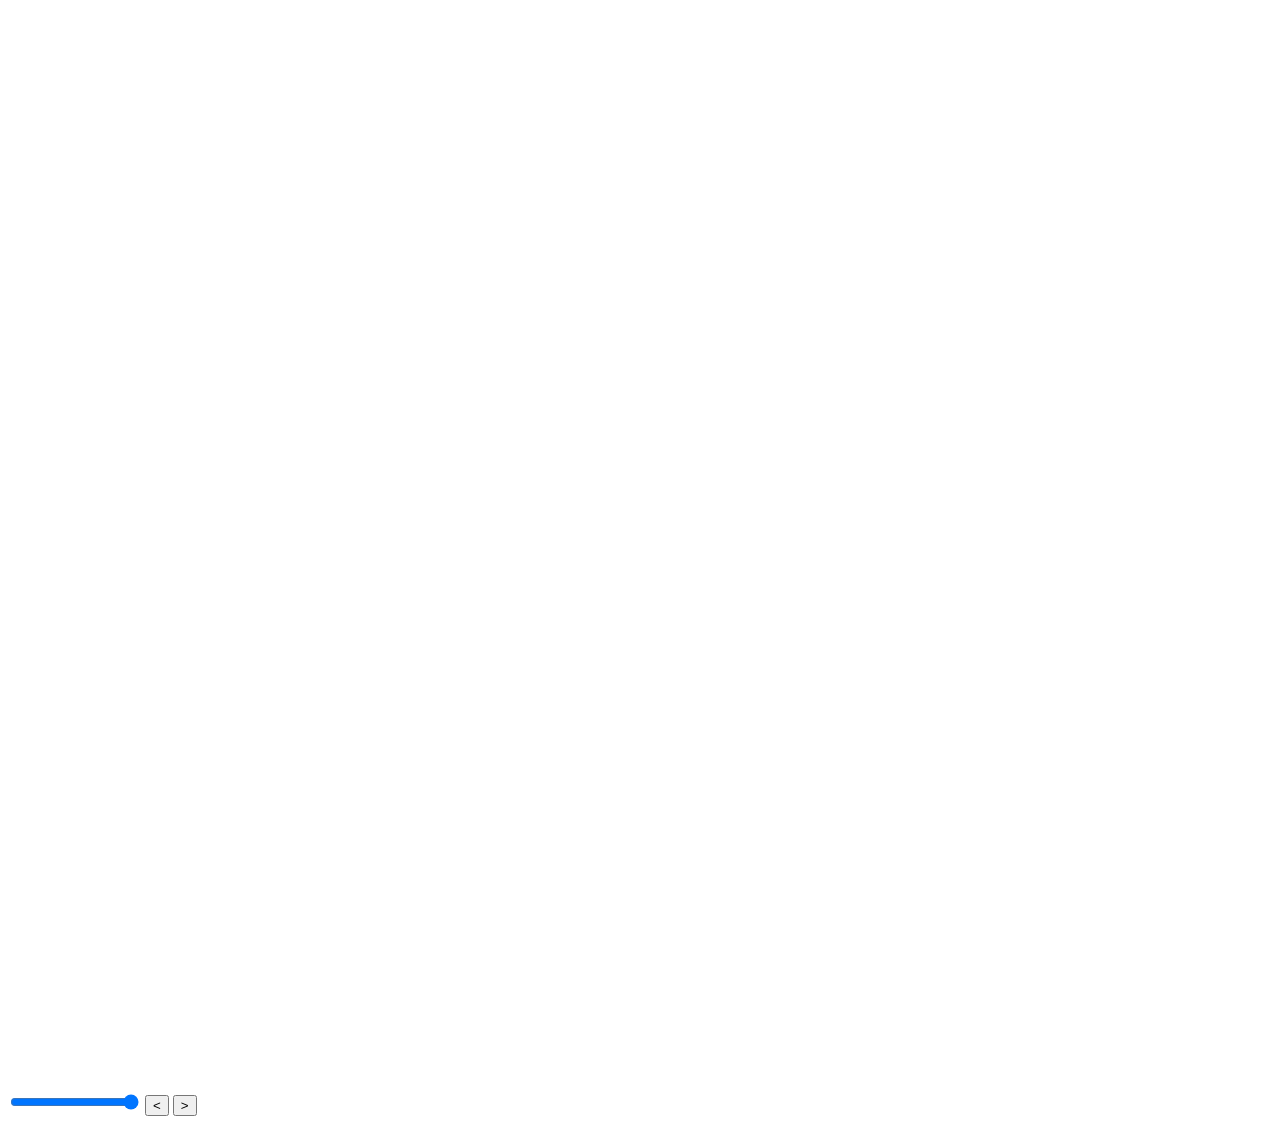
==== index.html @ 783f1fce "Initial commit" ====
<!doctype html>
<html lang="en">
	<head>
		<meta charset="UTF-8" />
		<meta name="viewport" content="width=device-width, initial-scale=1.0" />
		<title>Document</title>
	</head>
	<body>
		<canvas width="2560px" height="1080px"></canvas>

		<input
			id="slice"
			type="range"
			min="1"
			max="1200"
			value="1200"
			width="1280px"
		/>

		<button id="left"><</button>
		<button id="right">></button>

		<script src="./math.js" type="module"></script>
		<script src="./canvas.js" type="module"></script>
		<script src="./predictor.js" type="module"></script>
		<script src="./script.js" type="module"></script>
	</body>
</html>
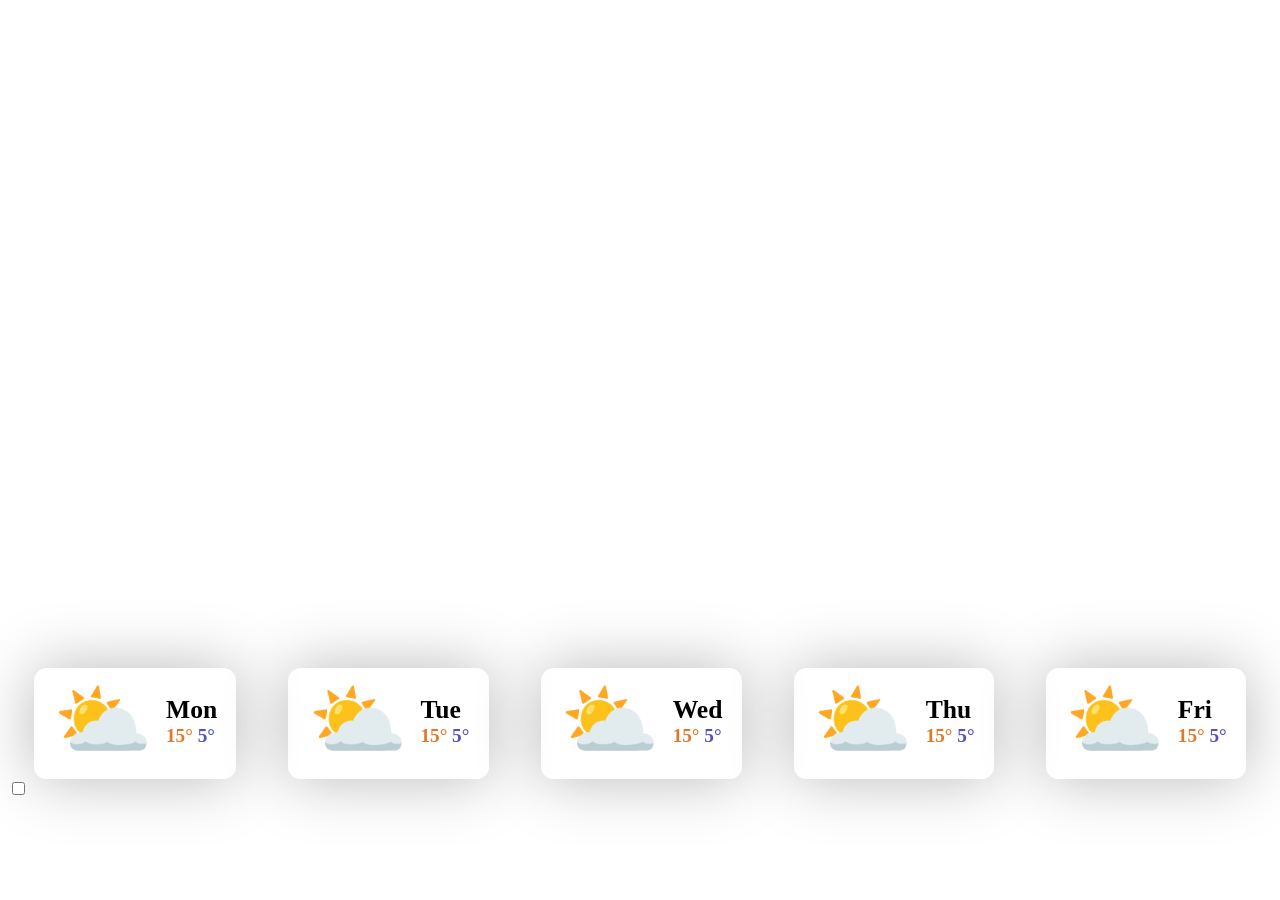
==== commit 07e3130b: "Added Feels Like. Smooth Animations" ====
--- a/index.html
+++ b/index.html
@@ -4,25 +4,70 @@
 		<meta charset="UTF-8" />
 		<meta name="viewport" content="width=device-width, initial-scale=1.0" />
 		<title>Document</title>
+		<link rel="stylesheet" href="./style.css" />
 	</head>
 	<body>
-		<canvas width="2560px" height="1080px"></canvas>
+		<canvas></canvas>
+		<main>
+			<div class="weather-card" id="day-0">
+				<span class="icon">⛅</span>
+				<div class="content">
+					<h2>Mon</h2>
+					<h4>
+						<span class="red">15°</span>
+						<span class="blue">5°</span>
+					</h4>
+				</div>
+			</div>
+			<div class="weather-card" id="day-1">
+				<span class="icon">⛅</span>
+				<div class="content">
+					<h2>Tue</h2>
+					<h4>
+						<span class="red">15°</span>
+						<span class="blue">5°</span>
+					</h4>
+				</div>
+			</div>
+			<div class="weather-card" id="day-2">
+				<span class="icon">⛅</span>
+				<div class="content">
+					<h2>Wed</h2>
+					<h4>
+						<span class="red">15°</span>
+						<span class="blue">5°</span>
+					</h4>
+				</div>
+			</div>
+			<div class="weather-card" id="day-3">
+				<span class="icon">⛅</span>
+				<div class="content">
+					<h2>Thu</h2>
+					<h4>
+						<span class="red">15°</span>
+						<span class="blue">5°</span>
+					</h4>
+				</div>
+			</div>
+			<div class="weather-card" id="day-4">
+				<span class="icon">⛅</span>
+				<div class="content">
+					<h2>Fri</h2>
+					<h4>
+						<span class="red">15°</span>
+						<span class="blue">5°</span>
+					</h4>
+				</div>
+			</div>
+		</main>
 
-		<input
-			id="slice"
-			type="range"
-			min="1"
-			max="1200"
-			value="1200"
-			width="1280px"
-		/>
-
-		<button id="left"><</button>
-		<button id="right">></button>
+		<input type="checkbox" />
 
 		<script src="./math.js" type="module"></script>
+		<script src="./color-utils.js" type="module"></script>
 		<script src="./canvas.js" type="module"></script>
 		<script src="./predictor.js" type="module"></script>
-		<script src="./script.js" type="module"></script>
+		<script src="./manager.js" type="module"></script>
+		<script src="./ui.js" type="module"></script>
 	</body>
 </html>
--- a/style.css
+++ b/style.css
@@ -0,0 +1,83 @@
+main {
+	display: flex;
+	flex-direction: row;
+	justify-content: space-around;
+}
+
+canvas {
+	padding: 1vw;
+	width: 100%;
+	height: 70vh;
+	/* object-fit: contain; */
+}
+
+.icon {
+	font-size: 6.25vw;
+	display: flex;
+	align-items: center;
+	justify-content: center;
+	text-shadow: rgb(255, 0, 43) 0px 0px 1vw 0px;
+	padding: unset;
+	margin: unset;
+}
+
+.weather-card {
+	box-shadow: rgb(185, 185, 185) 0px 0px 5vw 0px;
+	border-radius: 1vw;
+	gap: 1vw;
+	border-bottom: 5px solid white;
+
+	display: flex;
+	justify-content: space-around;
+	padding: 0.5vw;
+	padding-left: 1.5vw;
+	padding-right: 1.5vw;
+
+	transition: all 0.2s;
+}
+
+.weather-card:hover {
+	box-shadow: rgb(183, 183, 183) 0px 1vw 5vw 0px;
+	border-bottom: 5px solid coral;
+	cursor: pointer;
+	transition: all 0.2s;
+}
+
+.weather-card.selected {
+	background-color: rgba(255, 127, 80, 0.343);
+	border-bottom: 5px solid rgba(255, 127, 80, 0.343);
+	box-shadow: rgb(255, 182, 156) 0px 0px 5vw 0px;
+	transition: all 0.2s;
+}
+
+.weather-card.selected:hover {
+	background-color: rgba(255, 127, 80, 0.343);
+	box-shadow: rgb(255, 147, 107) 0px 1vw 5vw 0px;
+	border-bottom: 5px solid coral;
+	cursor: pointer;
+	transition: all 0.2s;
+}
+
+.weather-card .content {
+	display: flex;
+	flex-direction: column;
+	justify-content: center;
+}
+
+.weather-card h2 {
+	font-size: 2vw;
+	margin: unset;
+}
+
+.weather-card h4 {
+	font-size: 1.5vw;
+	margin: unset;
+}
+
+.red {
+	color: rgb(226, 120, 39);
+}
+
+.blue {
+	color: rgb(82, 82, 192);
+}
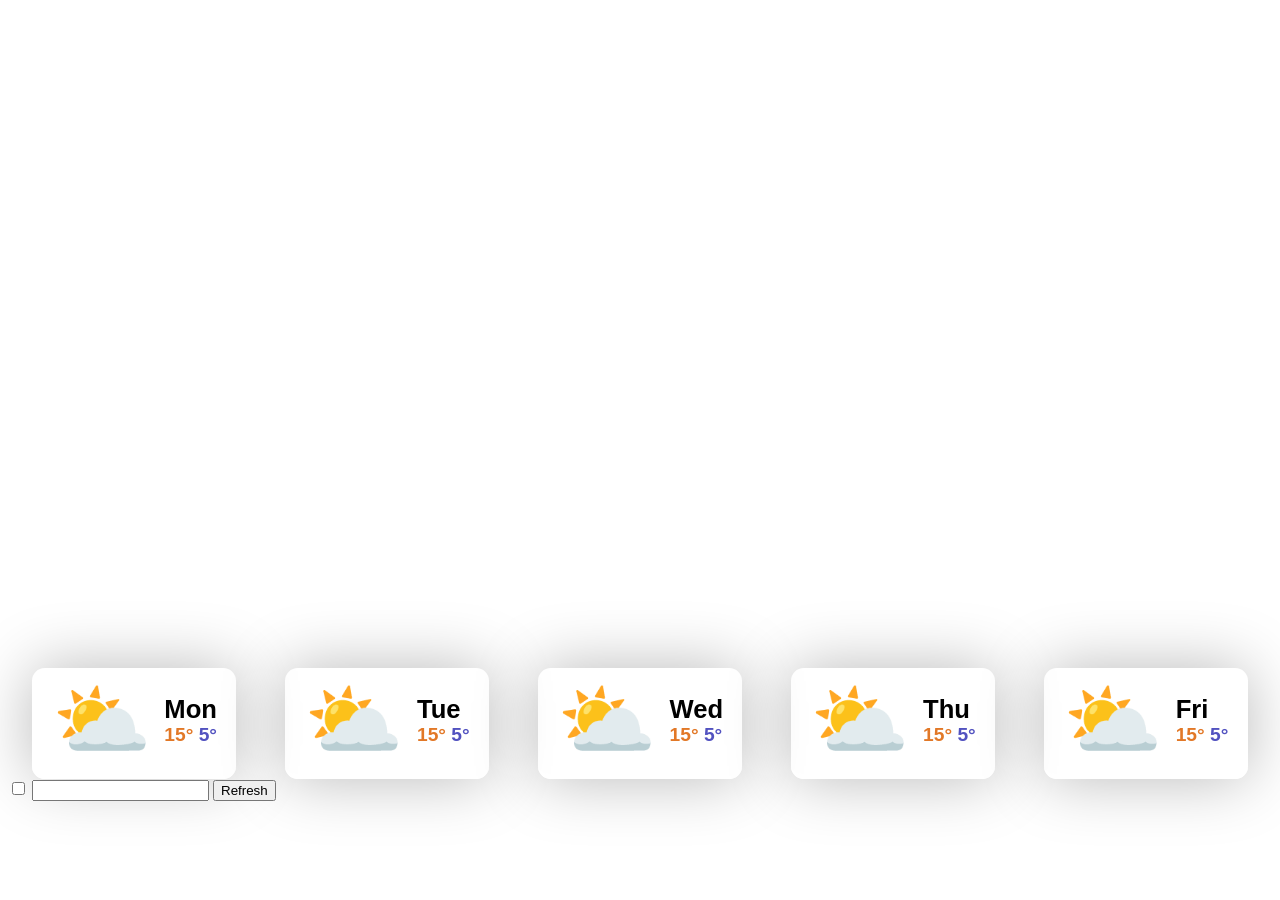
==== commit 10aa7584: "Added Cloudiness. Now Uses Real Dates & Days" ====
--- a/index.html
+++ b/index.html
@@ -62,8 +62,11 @@
 		</main>
 
 		<input type="checkbox" />
+		<input type="text" />
+		<input type="button" value="Refresh" />
 
 		<script src="./math.js" type="module"></script>
+		<script src="./date.js" type="module"></script>
 		<script src="./color-utils.js" type="module"></script>
 		<script src="./canvas.js" type="module"></script>
 		<script src="./predictor.js" type="module"></script>
--- a/style.css
+++ b/style.css
@@ -2,6 +2,7 @@
 	display: flex;
 	flex-direction: row;
 	justify-content: space-around;
+	font-family: Arial, Helvetica, sans-serif;
 }
 
 canvas {
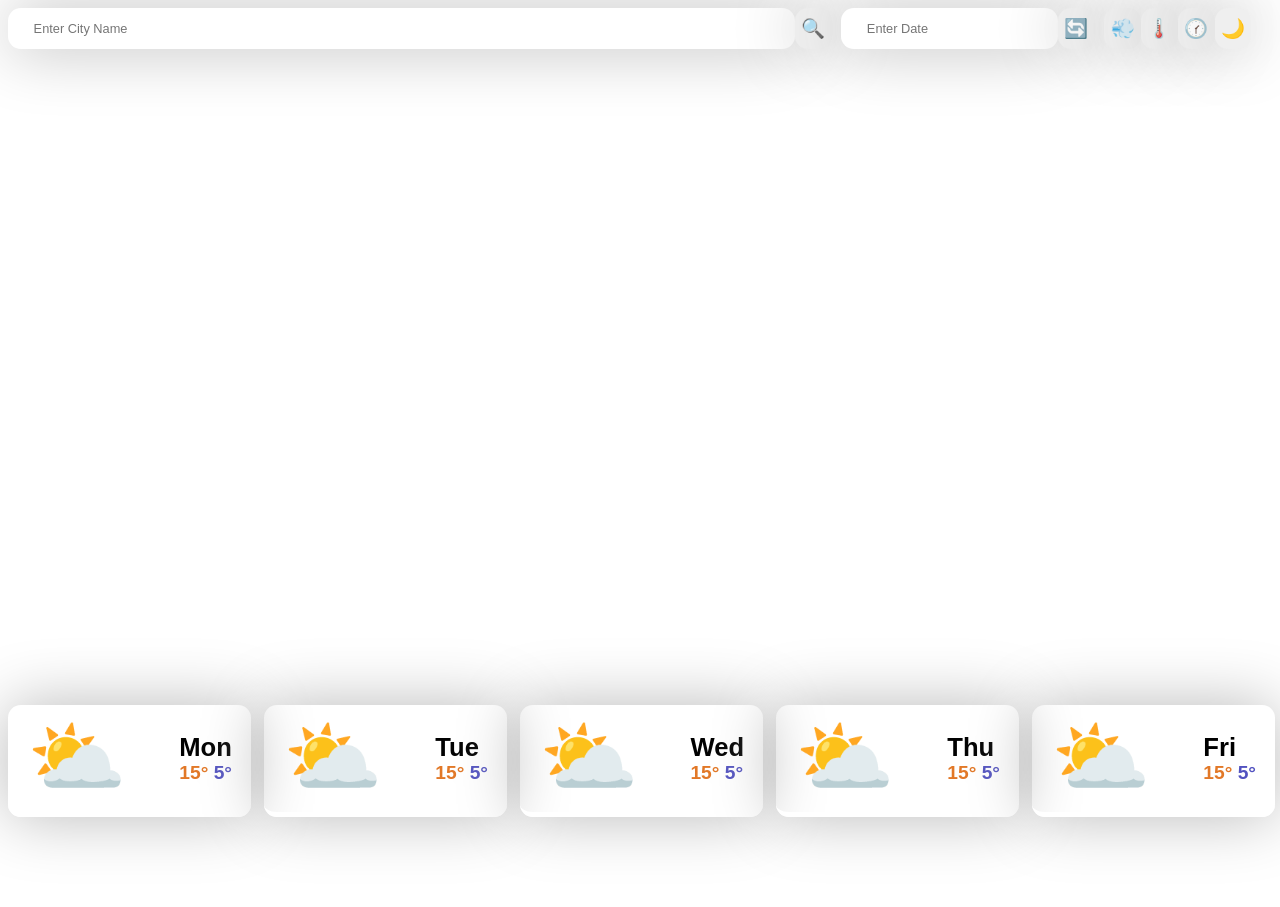
==== commit e7c5d5ec: "Rain and UI Improvements" ====
--- a/index.html
+++ b/index.html
@@ -7,6 +7,27 @@
 		<link rel="stylesheet" href="./style.css" />
 	</head>
 	<body>
+		<div class="inputs">
+			<div>
+				<input id="city" type="text" placeholder="Enter City Name" />
+				<input type="button" value="🔍" id="search-city" class="icon" />
+			</div>
+			<div>
+				<input id="date" type="text" placeholder="Enter Date" />
+				<input type="button" value="🔄️" id="refresh" class="icon" />
+			</div>
+			<div id="icons-container">
+				<input type="button" value="💨" id="feels-like" class="icon" />
+				<input type="button" value="🌡️" id="units" class="icon" />
+				<input type="button" value="🕜" id="clock" class="icon" />
+				<input
+					type="button"
+					value="🌙"
+					id="change-theme"
+					class="icon"
+				/>
+			</div>
+		</div>
 		<canvas></canvas>
 		<main>
 			<div class="weather-card" id="day-0">
@@ -61,16 +82,12 @@
 			</div>
 		</main>
 
-		<input type="checkbox" />
-		<input type="text" />
-		<input type="button" value="Refresh" />
-
-		<script src="./math.js" type="module"></script>
+		<!-- <script src="./math.js" type="module"></script>
 		<script src="./date.js" type="module"></script>
 		<script src="./color-utils.js" type="module"></script>
 		<script src="./canvas.js" type="module"></script>
 		<script src="./predictor.js" type="module"></script>
-		<script src="./manager.js" type="module"></script>
+		<script src="./manager.js" type="module"></script> -->
 		<script src="./ui.js" type="module"></script>
 	</body>
 </html>
--- a/style.css
+++ b/style.css
@@ -1,14 +1,25 @@
+body {
+	width: 99vw;
+	height: 99vh;
+	overflow: hidden;
+	font-family:
+		'Trebuchet MS', 'Lucida Sans Unicode', 'Lucida Grande', 'Lucida Sans',
+		Arial, sans-serif;
+}
+
 main {
 	display: flex;
 	flex-direction: row;
-	justify-content: space-around;
-	font-family: Arial, Helvetica, sans-serif;
+	justify-content: space-between;
+	width: 100%;
+	gap: 1vw;
 }
 
 canvas {
-	padding: 1vw;
+	border-radius: 1vw;
 	width: 100%;
 	height: 70vh;
+	margin-bottom: 0.75vw;
 	/* object-fit: contain; */
 }
 
@@ -25,16 +36,66 @@
 .weather-card {
 	box-shadow: rgb(185, 185, 185) 0px 0px 5vw 0px;
 	border-radius: 1vw;
-	gap: 1vw;
+	width: 100%;
+	gap: 0.2vw;
 	border-bottom: 5px solid white;
 
 	display: flex;
-	justify-content: space-around;
+	justify-content: space-between;
 	padding: 0.5vw;
 	padding-left: 1.5vw;
 	padding-right: 1.5vw;
 
 	transition: all 0.2s;
+}
+
+input[type='text'] {
+	width: 100%;
+	padding-left: 2vw;
+	padding-right: 2vw;
+	font-size: 1vw;
+}
+
+input {
+	font-family:
+		'Trebuchet MS', 'Lucida Sans Unicode', 'Lucida Grande', 'Lucida Sans',
+		Arial, sans-serif;
+
+	display: inline;
+
+	box-shadow: rgb(185, 185, 185) 0px 0px 5vw 0px;
+	border: 0px;
+	border-radius: 1vw;
+
+	padding: 1vw;
+
+	transition: all 0.2s;
+}
+
+input.icon {
+	font-size: 1.5vw;
+	padding-left: 0.5vw;
+	padding-right: 0.5vw;
+
+	cursor: pointer;
+}
+
+input.selected {
+	color: white;
+	background-color: coral;
+}
+
+.inputs {
+	display: grid;
+	grid-template-columns: 65% 20% 10%;
+	width: 100%;
+	margin-bottom: 1vw;
+	gap: 0.75vw;
+}
+
+.inputs div {
+	width: 100%;
+	display: flex;
 }
 
 .weather-card:hover {
@@ -82,3 +143,92 @@
 .blue {
 	color: rgb(82, 82, 192);
 }
+
+@media (max-width: 600px) {
+	body {
+		width: 92vw;
+		overflow: hidden;
+	}
+
+	canvas {
+		height: 30vh;
+		gap: 50px;
+	}
+
+	main {
+		flex-direction: column;
+		font-size: 800px;
+	}
+
+	.weather-card {
+		margin-top: 5px;
+		margin-bottom: 5px;
+		border-radius: 20px;
+	}
+
+	.weather-card h2 {
+		font-size: 6vw;
+		margin: unset;
+	}
+
+	.weather-card h4 {
+		font-size: 4.5vw;
+		margin: unset;
+	}
+
+	.icon {
+		font-size: 12vw;
+		display: flex;
+		align-items: center;
+		justify-content: center;
+		text-shadow: rgb(255, 0, 43) 0px 0px 1vw 0px;
+		padding: unset;
+		margin: unset;
+	}
+
+	.weather-card .content {
+		justify-content: center;
+		align-items: center;
+		gap: 30px;
+		flex-direction: row;
+	}
+
+	.inputs {
+		display: grid;
+		grid-template-columns: 100%;
+		grid-template-rows: 33% 33% 33%;
+		/* gap: 0.75vw; */
+	}
+
+	canvas {
+		border-radius: 20px;
+		width: 100%;
+	}
+
+	.inputs div {
+		margin-bottom: 2vw;
+	}
+
+	input {
+		border-radius: 20px;
+	}
+
+	input[type='text'] {
+		font-size: 4vw;
+	}
+
+	input[type='button'].icon {
+		font-size: 8vw;
+	}
+
+	#icons-container {
+		width: 100%;
+		display: flex;
+		justify-content: space-between;
+		gap: 2vw;
+	}
+
+	#icons-container input {
+		width: 100%;
+	}
+}
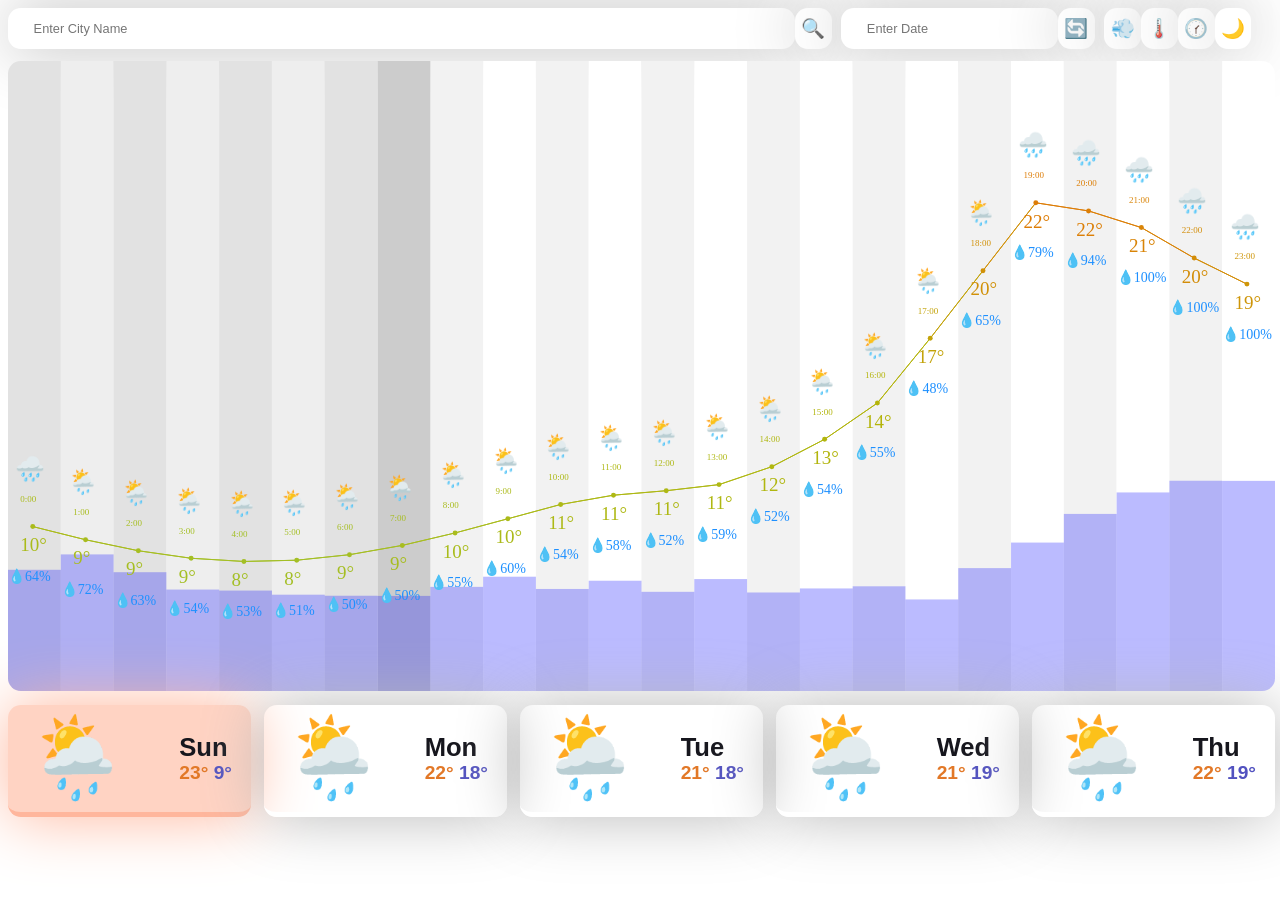
==== commit 1f3427d6: "Settings and Dark Mode" ====
--- a/index.html
+++ b/index.html
@@ -20,12 +20,7 @@
 				<input type="button" value="💨" id="feels-like" class="icon" />
 				<input type="button" value="🌡️" id="units" class="icon" />
 				<input type="button" value="🕜" id="clock" class="icon" />
-				<input
-					type="button"
-					value="🌙"
-					id="change-theme"
-					class="icon"
-				/>
+				<input type="button" value="🌙" id="theme" class="icon" />
 			</div>
 		</div>
 		<canvas></canvas>
--- a/style.css
+++ b/style.css
@@ -1,3 +1,9 @@
+:root {
+	--bg-light: white;
+	--fg-light: #16161d;
+	--accent-light: coral;
+}
+
 body {
 	width: 99vw;
 	height: 99vh;
@@ -5,6 +11,13 @@
 	font-family:
 		'Trebuchet MS', 'Lucida Sans Unicode', 'Lucida Grande', 'Lucida Sans',
 		Arial, sans-serif;
+	background-color: var(--bg-light);
+	color: var(--fg-light);
+}
+
+body.dark {
+	background-color: var(--fg-light);
+	color: var(--bg-light);
 }
 
 main {
@@ -28,7 +41,6 @@
 	display: flex;
 	align-items: center;
 	justify-content: center;
-	text-shadow: rgb(255, 0, 43) 0px 0px 1vw 0px;
 	padding: unset;
 	margin: unset;
 }
@@ -38,7 +50,7 @@
 	border-radius: 1vw;
 	width: 100%;
 	gap: 0.2vw;
-	border-bottom: 5px solid white;
+	border-bottom: 5px solid var(--bg-light);
 
 	display: flex;
 	justify-content: space-between;
@@ -49,13 +61,6 @@
 	transition: all 0.2s;
 }
 
-input[type='text'] {
-	width: 100%;
-	padding-left: 2vw;
-	padding-right: 2vw;
-	font-size: 1vw;
-}
-
 input {
 	font-family:
 		'Trebuchet MS', 'Lucida Sans Unicode', 'Lucida Grande', 'Lucida Sans',
@@ -69,7 +74,22 @@
 
 	padding: 1vw;
 
-	transition: all 0.2s;
+	background-color: var(--bg-light);
+	color: var(--fg-light);
+
+	transition: all 0.2s;
+}
+
+input.dark {
+	background-color: var(--fg-light);
+	color: var(--bg-light);
+}
+
+input[type='text'] {
+	width: 100%;
+	padding-left: 2vw;
+	padding-right: 2vw;
+	font-size: 1vw;
 }
 
 input.icon {
@@ -81,8 +101,8 @@
 }
 
 input.selected {
-	color: white;
-	background-color: coral;
+	color: var(--bg-light);
+	background-color: var(--accent-light);
 }
 
 .inputs {
@@ -100,7 +120,7 @@
 
 .weather-card:hover {
 	box-shadow: rgb(183, 183, 183) 0px 1vw 5vw 0px;
-	border-bottom: 5px solid coral;
+	border-bottom: 5px solid var(--accent-light);
 	cursor: pointer;
 	transition: all 0.2s;
 }
@@ -115,7 +135,7 @@
 .weather-card.selected:hover {
 	background-color: rgba(255, 127, 80, 0.343);
 	box-shadow: rgb(255, 147, 107) 0px 1vw 5vw 0px;
-	border-bottom: 5px solid coral;
+	border-bottom: 5px solid var(--accent-light);
 	cursor: pointer;
 	transition: all 0.2s;
 }
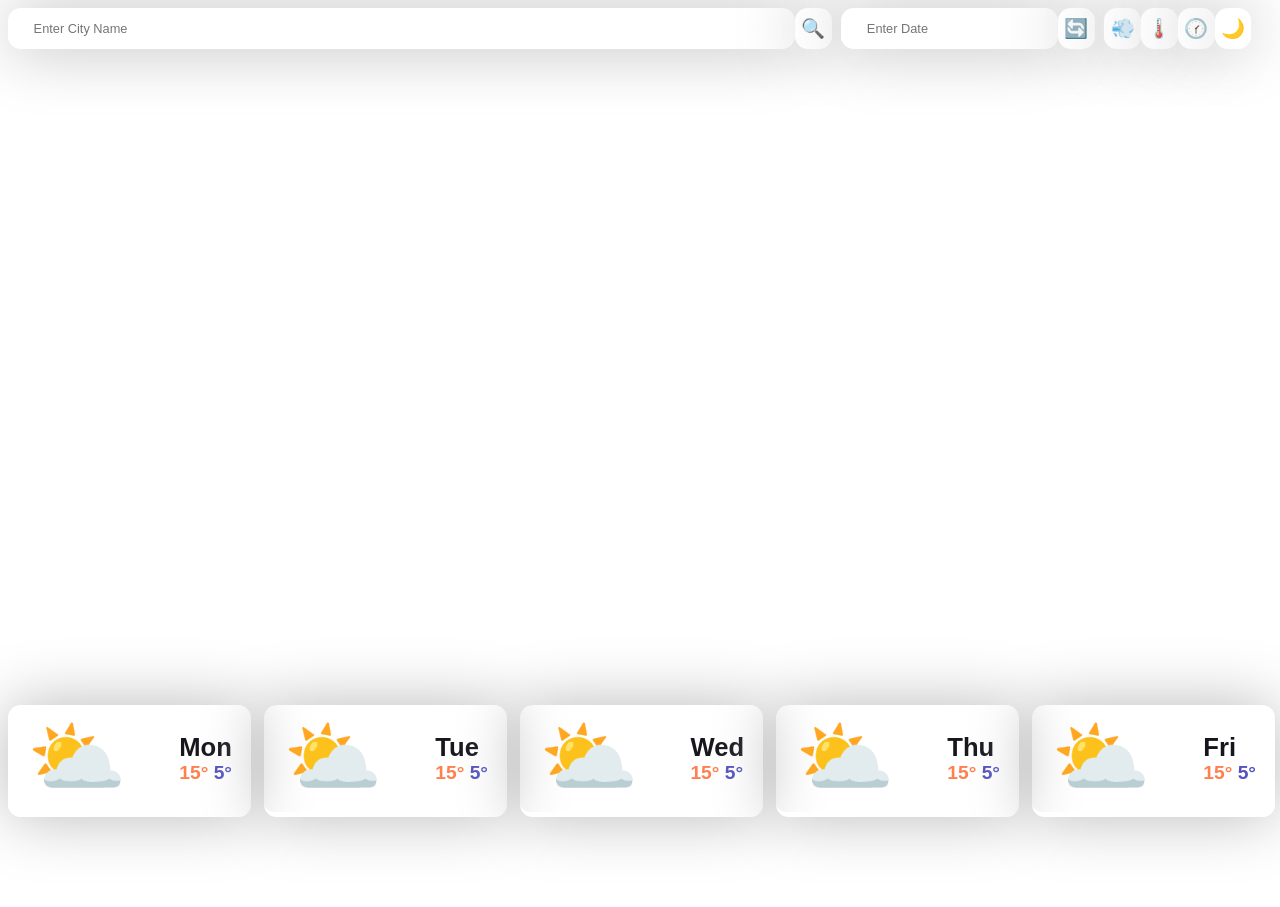
==== commit 419f00e6: "City Selection API" ====
--- a/index.html
+++ b/index.html
@@ -3,7 +3,7 @@
 	<head>
 		<meta charset="UTF-8" />
 		<meta name="viewport" content="width=device-width, initial-scale=1.0" />
-		<title>Document</title>
+		<title>⛅ Weather Forecast</title>
 		<link rel="stylesheet" href="./style.css" />
 	</head>
 	<body>
--- a/style.css
+++ b/style.css
@@ -1,7 +1,11 @@
 :root {
-	--bg-light: white;
-	--fg-light: #16161d;
-	--accent-light: coral;
+	--bg: white;
+	--fg: #16161d;
+	--shadow: rgb(185, 185, 185);
+	--shadow-dark: rgb(66, 66, 66);
+	--accent: coral;
+	--accent-shadow: rgb(255, 182, 156);
+	--accent-shadow--dark: rgb(110, 78, 67);
 }
 
 body {
@@ -11,13 +15,13 @@
 	font-family:
 		'Trebuchet MS', 'Lucida Sans Unicode', 'Lucida Grande', 'Lucida Sans',
 		Arial, sans-serif;
-	background-color: var(--bg-light);
-	color: var(--fg-light);
+	background-color: var(--bg);
+	color: var(--fg);
 }
 
 body.dark {
-	background-color: var(--fg-light);
-	color: var(--bg-light);
+	background-color: var(--fg);
+	color: var(--bg);
 }
 
 main {
@@ -46,11 +50,11 @@
 }
 
 .weather-card {
-	box-shadow: rgb(185, 185, 185) 0px 0px 5vw 0px;
+	box-shadow: var(--shadow) 0px 0px 5vw 0px;
 	border-radius: 1vw;
 	width: 100%;
 	gap: 0.2vw;
-	border-bottom: 5px solid var(--bg-light);
+	border-bottom: 5px solid var(--bg);
 
 	display: flex;
 	justify-content: space-between;
@@ -61,6 +65,10 @@
 	transition: all 0.2s;
 }
 
+.weather-card.dark {
+	box-shadow: var(--shadow-dark) 0px 0px 5vw 0px;
+}
+
 input {
 	font-family:
 		'Trebuchet MS', 'Lucida Sans Unicode', 'Lucida Grande', 'Lucida Sans',
@@ -68,21 +76,22 @@
 
 	display: inline;
 
-	box-shadow: rgb(185, 185, 185) 0px 0px 5vw 0px;
+	box-shadow: var(--shadow) 0px 0px 5vw 0px;
 	border: 0px;
 	border-radius: 1vw;
 
 	padding: 1vw;
 
-	background-color: var(--bg-light);
-	color: var(--fg-light);
+	background-color: var(--bg);
+	color: var(--fg);
 
 	transition: all 0.2s;
 }
 
 input.dark {
-	background-color: var(--fg-light);
-	color: var(--bg-light);
+	background-color: var(--fg);
+	color: var(--bg);
+	box-shadow: var(--shadow-dark) 0px 0px 5vw 0px;
 }
 
 input[type='text'] {
@@ -101,8 +110,8 @@
 }
 
 input.selected {
-	color: var(--bg-light);
-	background-color: var(--accent-light);
+	color: var(--bg);
+	background-color: var(--accent);
 }
 
 .inputs {
@@ -119,8 +128,15 @@
 }
 
 .weather-card:hover {
-	box-shadow: rgb(183, 183, 183) 0px 1vw 5vw 0px;
-	border-bottom: 5px solid var(--accent-light);
+	box-shadow: var(--shadow) 0px 1vw 5vw 0px;
+	border-bottom: 5px solid var(--accent);
+	cursor: pointer;
+	transition: all 0.2s;
+}
+
+.weather-card.dark:hover {
+	box-shadow: var(--shadow-dark) 0px 1vw 5vw 0px;
+	border-bottom: 5px solid var(--accent);
 	cursor: pointer;
 	transition: all 0.2s;
 }
@@ -128,16 +144,24 @@
 .weather-card.selected {
 	background-color: rgba(255, 127, 80, 0.343);
 	border-bottom: 5px solid rgba(255, 127, 80, 0.343);
-	box-shadow: rgb(255, 182, 156) 0px 0px 5vw 0px;
-	transition: all 0.2s;
+	box-shadow: var(--accent-shadow) 0px 0px 5vw 0px;
+	transition: all 0.2s;
+}
+
+.weather-card.dark.selected {
+	box-shadow: var(--accent-shadow--dark) 0px 0px 5vw 0px;
 }
 
 .weather-card.selected:hover {
 	background-color: rgba(255, 127, 80, 0.343);
-	box-shadow: rgb(255, 147, 107) 0px 1vw 5vw 0px;
+	box-shadow: var(--accent-shadow) 0px 1vw 5vw 0px;
 	border-bottom: 5px solid var(--accent-light);
 	cursor: pointer;
 	transition: all 0.2s;
+}
+
+.weather-card.dark.selected:hover {
+	box-shadow: var(--accent-shadow--dark) 0px 0px 5vw 0px;
 }
 
 .weather-card .content {
@@ -157,7 +181,7 @@
 }
 
 .red {
-	color: rgb(226, 120, 39);
+	color: var(--accent);
 }
 
 .blue {
@@ -167,7 +191,8 @@
 @media (max-width: 600px) {
 	body {
 		width: 92vw;
-		overflow: hidden;
+		overflow-x: hidden;
+		overflow-y: unset;
 	}
 
 	canvas {
@@ -201,7 +226,6 @@
 		display: flex;
 		align-items: center;
 		justify-content: center;
-		text-shadow: rgb(255, 0, 43) 0px 0px 1vw 0px;
 		padding: unset;
 		margin: unset;
 	}
